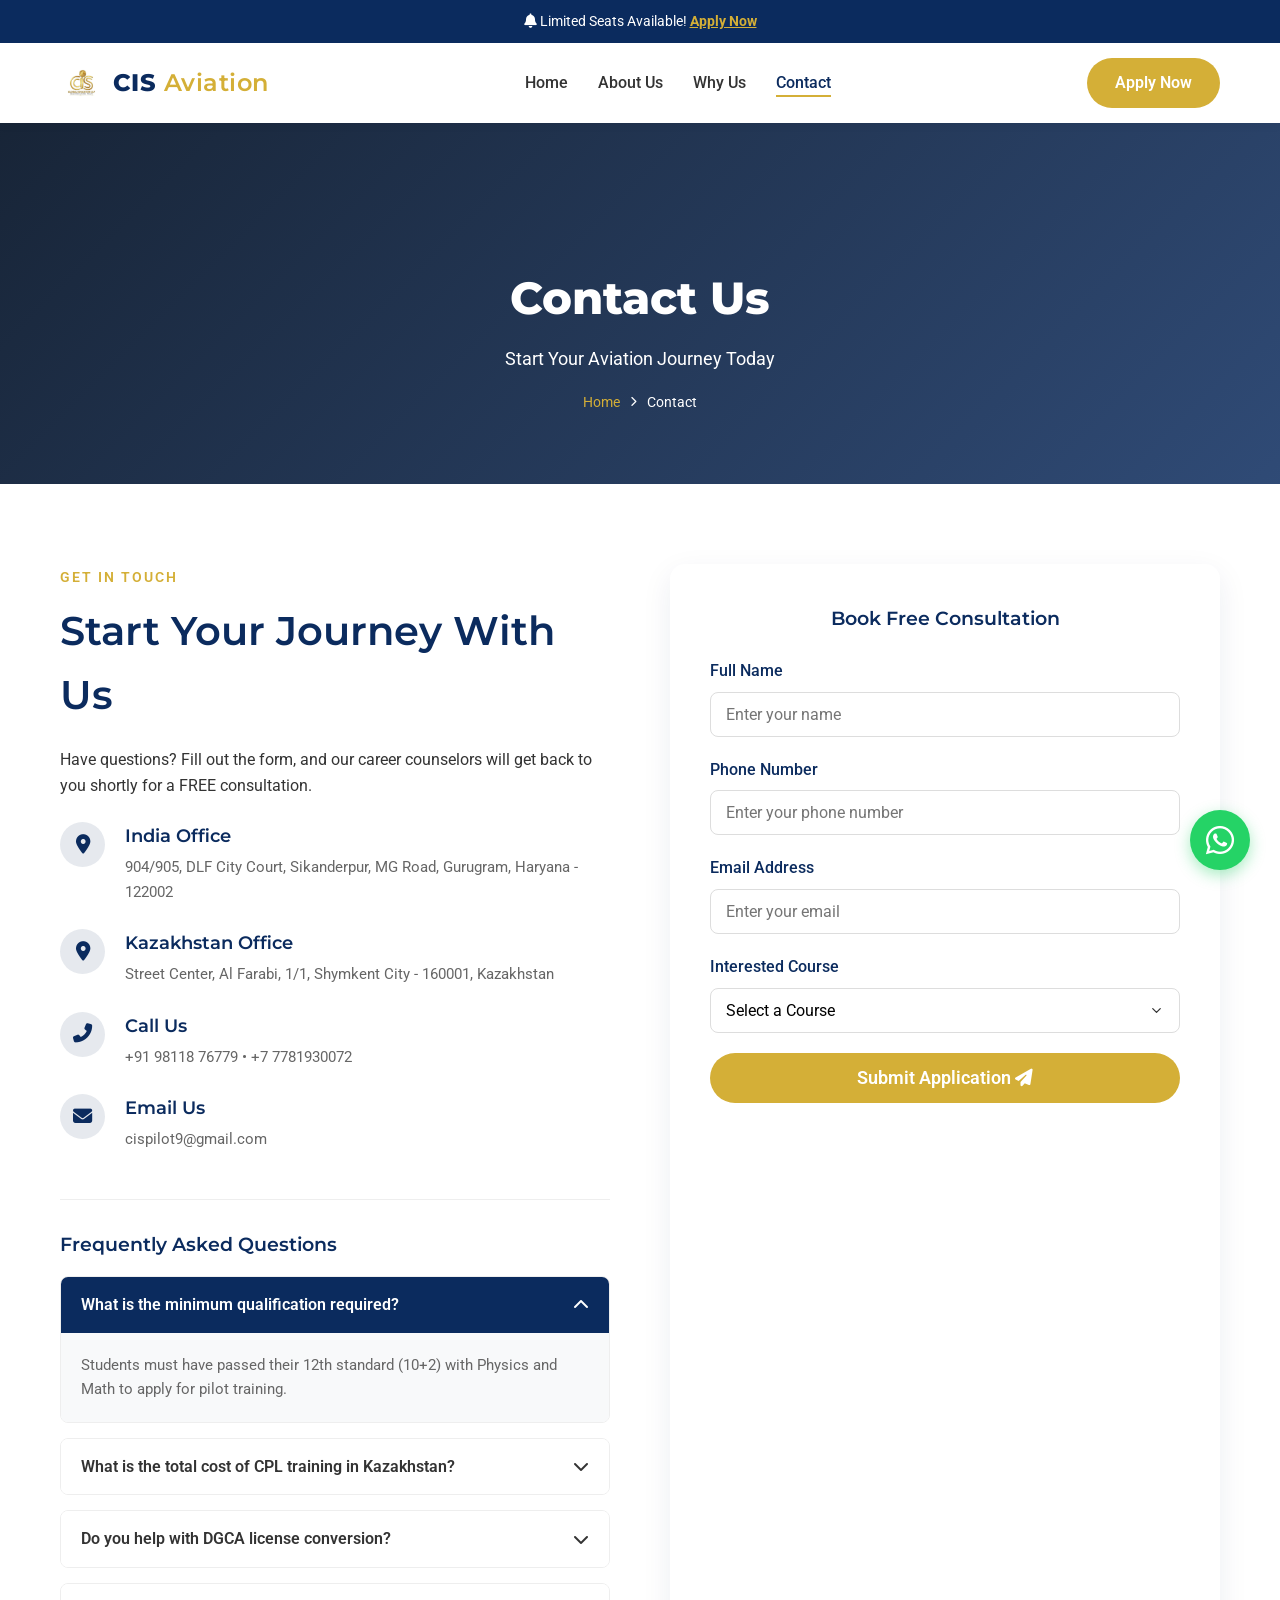
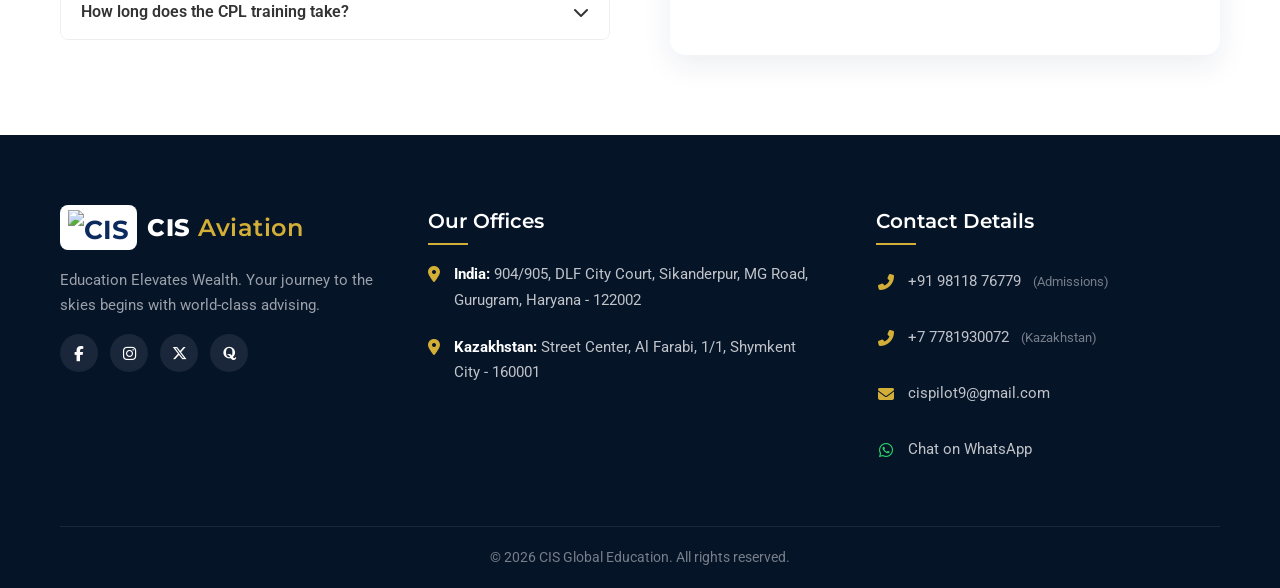
==== contact.html @ 5aa5c0f9 "Add files via upload" ====
<!DOCTYPE html>
<html lang="en">
<head>
    <meta charset="UTF-8">
    <meta name="viewport" content="width=device-width, initial-scale=1.0">
    <title>Contact Us | CIS Aviation</title>
    <meta name="description" content="Contact CIS Aviation for admissions, career counseling, and pilot training inquiries.">
    <link rel="preconnect" href="https://fonts.googleapis.com">
    <link rel="preconnect" href="https://fonts.gstatic.com" crossorigin>
    <link href="https://fonts.googleapis.com/css2?family=Montserrat:wght@400;500;600;700;800&family=Roboto:wght@300;400;500;700&display=swap" rel="stylesheet">
    <link rel="stylesheet" href="https://cdnjs.cloudflare.com/ajax/libs/font-awesome/6.6.0/css/all.min.css">
    <link href="https://unpkg.com/aos@2.3.1/dist/aos.css" rel="stylesheet">
    <link rel="stylesheet" href="style.css">
</head>
<body>
    <div class="urgency-banner"><p><i class="fas fa-bell"></i> Limited Seats Available! <strong><a href="apply.html">Apply Now</a></strong></p></div>
    <nav class="navbar" id="navbar">
        <div class="container nav-container">
            <a href="index.html" class="logo"><img src="images/cis-logo-2.png" alt="CIS" class="logo-icon-img"><span class="logo-text">CIS <span class="logo-accent">Aviation</span></span></a>
            <ul class="nav-menu" id="nav-menu">
                <li><a href="index.html" class="nav-link">Home</a></li>
                <li><a href="about.html" class="nav-link">About Us</a></li>
                <li><a href="why-us.html" class="nav-link">Why Us</a></li>
                <li><a href="contact.html" class="nav-link active">Contact</a></li>
            </ul>
            <div class="nav-buttons"><a href="apply.html" class="btn btn-primary">Apply Now</a></div>
            <div class="hamburger" id="hamburger"><span class="bar"></span><span class="bar"></span><span class="bar"></span></div>
        </div>
    </nav>
    <a href="https://wa.me/919811876779" class="floating-wa" target="_blank"><i class="fab fa-whatsapp"></i></a>

    <!-- Page Banner -->
    <section class="page-banner">
        <div class="page-banner-overlay"></div>
        <div class="container" style="position:relative; z-index:2;">
            <h1 data-aos="fade-up" data-aos-duration="400">Contact Us</h1>
            <p data-aos="fade-up" data-aos-duration="400" data-aos-delay="50">Start Your Aviation Journey Today</p>
            <nav class="breadcrumb" data-aos="fade-up" data-aos-duration="400" data-aos-delay="100">
                <a href="index.html">Home</a> <i class="fas fa-chevron-right"></i> <span>Contact</span>
            </nav>
        </div>
    </section>

    <!-- Contact Section -->
    <section class="section contact">
        <div class="container">
            <div class="contact-grid">
                <div class="contact-info" data-aos="fade-right" data-aos-duration="500">
                    <span class="section-subtitle">Get In Touch</span>
                    <h2 class="section-title">Start Your Journey With Us</h2>
                    <p class="mb-4">Have questions? Fill out the form, and our career counselors will get back to you shortly for a FREE consultation.</p>
                    <ul class="contact-list">
                        <li>
                            <i class="fas fa-map-marker-alt"></i>
                            <div><h4>India Office</h4><p>904/905, DLF City Court, Sikanderpur, MG Road, Gurugram, Haryana - 122002</p></div>
                        </li>
                        <li>
                            <i class="fas fa-map-marker-alt"></i>
                            <div><h4>Kazakhstan Office</h4><p>Street Center, Al Farabi, 1/1, Shymkent City - 160001, Kazakhstan</p></div>
                        </li>
                        <li>
                            <i class="fas fa-phone-alt"></i>
                            <div><h4>Call Us</h4><p>+91 98118 76779 &bull; +7 7781930072</p></div>
                        </li>
                        <li>
                            <i class="fas fa-envelope"></i>
                            <div><h4>Email Us</h4><p>cispilot9@gmail.com</p></div>
                        </li>
                    </ul>

                    <!-- FAQs -->
                    <div class="faq-accordion mt-5" id="faqs">
                        <h3 class="mb-3">Frequently Asked Questions</h3>
                        <div class="faq-item active">
                            <div class="faq-header">What is the minimum qualification required? <i class="fas fa-chevron-down"></i></div>
                            <div class="faq-content" style="display: block;">Students must have passed their 12th standard (10+2) with Physics and Math to apply for pilot training.</div>
                        </div>
                        <div class="faq-item">
                            <div class="faq-header">What is the total cost of CPL training in Kazakhstan? <i class="fas fa-chevron-down"></i></div>
                            <div class="faq-content">The total cost is significantly lower than USA or Australia — save 30-40% compared to Western academies. Contact us for a detailed fee breakdown.</div>
                        </div>
                        <div class="faq-item">
                            <div class="faq-header">Do you help with DGCA license conversion? <i class="fas fa-chevron-down"></i></div>
                            <div class="faq-content">Yes! Our experts guide you through the entire DGCA conversion process, including exam preparation and mandatory flying checks in Indian airspace.</div>
                        </div>
                        <div class="faq-item">
                            <div class="faq-header">How long does the CPL training take? <i class="fas fa-chevron-down"></i></div>
                            <div class="faq-content">The CPL program typically takes 14-18 months, including ground school and the required 200 flying hours.</div>
                        </div>
                    </div>
                </div>

                <div class="contact-form-wrapper" data-aos="fade-left" data-aos-duration="500">
                    <form class="contact-form" id="leadForm" action="https://formspree.io/f/cispilot9@gmail.com" method="POST">
                        <h3 class="text-center mb-4">Book Free Consultation</h3>
                        <div class="form-group">
                            <label for="name">Full Name</label>
                            <input type="text" name="name" id="name" class="form-control" placeholder="Enter your name" required>
                        </div>
                        <div class="form-group">
                            <label for="phone">Phone Number</label>
                            <input type="tel" name="phone" id="phone" class="form-control" placeholder="Enter your phone number" required>
                        </div>
                        <div class="form-group">
                            <label for="email">Email Address</label>
                            <input type="email" name="email" id="email" class="form-control" placeholder="Enter your email" required>
                        </div>
                        <div class="form-group">
                            <label for="course">Interested Course</label>
                            <select name="course" id="course" class="form-control" required>
                                <option value="" disabled selected>Select a Course</option>
                                <option value="cpl-kazakhstan">CPL Training (Kazakhstan)</option>
                                <option value="cabin-crew">Cabin Crew Training</option>
                                <option value="ground-staff">Ground Staff Training</option>
                                <option value="airport-management">Airport Management</option>
                            </select>
                        </div>
                        <button type="submit" class="btn btn-primary btn-block btn-lg">Submit Application <i class="fas fa-paper-plane"></i></button>
                    </form>
                </div>
            </div>
        </div>
    </section>

    <!-- Footer -->
    <footer class="footer">
        <div class="container">
            <div class="footer-grid footer-grid-new">
                <div class="footer-col footer-brand-col">
                    <a href="index.html" class="logo footer-logo"><img src="cis-logo-2.png" alt="CIS" class="footer-logo-icon"><span class="logo-text footer-logo-text">CIS <span class="logo-accent">Aviation</span></span></a>
                    <p class="footer-tagline">Education Elevates Wealth. Your journey to the skies begins with world-class advising.</p>
                    <div class="social-links mt-3"><a href="https://www.facebook.com/share/1HXzB3znPg/" target="_blank"><i class="fab fa-facebook-f"></i></a><a href="https://www.instagram.com/cisaviation?igsh=aTR2M2s2eGs3Znh5" target="_blank"><i class="fab fa-instagram"></i></a><a href="https://x.com/cisaviation" target="_blank"><i class="fab fa-x-twitter"></i></a><a href="https://www.quora.com/profile/cisaviation" target="_blank"><i class="fab fa-quora"></i></a></div>
                </div>
                <div class="footer-col footer-office-col">
                    <h4>Our Offices</h4>
                    <ul class="footer-address-list">
                        <li><i class="fas fa-map-marker-alt"></i><div><strong>India:</strong> 904/905, DLF City Court, Sikanderpur, MG Road, Gurugram, Haryana - 122002</div></li>
                        <li><i class="fas fa-map-marker-alt"></i><div><strong>Kazakhstan:</strong> Street Center, Al Farabi, 1/1, Shymkent City - 160001</div></li>
                    </ul>
                </div>
                <div class="footer-col footer-contact-col">
                    <h4>Contact Details</h4>
                    <ul class="footer-contact-list">
                        <li><a href="tel:+919811876779"><i class="fas fa-phone-alt"></i> +91 98118 76779 <span class="contact-tag">(Admissions)</span></a></li>
                        <li><a href="tel:+77781930072"><i class="fas fa-phone-alt"></i> +7 7781930072 <span class="contact-tag">(Kazakhstan)</span></a></li>
                        <li><a href="mailto:cispilot9@gmail.com"><i class="fas fa-envelope"></i> cispilot9@gmail.com</a></li>
                        <li><a href="https://wa.me/919811876779" target="_blank" class="wa-footer-link"><i class="fab fa-whatsapp"></i> Chat on WhatsApp</a></li>
                    </ul>
                </div>
            </div>
            <div class="footer-bottom text-center"><p>&copy; 2026 CIS Global Education. All rights reserved.</p></div>
        </div>
    </footer>
    <script src="https://unpkg.com/aos@2.3.1/dist/aos.js"></script>
    <script src="script.js"></script>
</body>
</html>
---- style.css ----
/* ===== VARIABLES ===== */
:root {
    --primary: #0B2B5E; /* Navy Blue */
    --primary-light: #1A4081;
    --secondary: #D4AF37; /* Gold */
    --secondary-hover: #C5A028;
    --text-dark: #333333;
    --text-light: #666666;
    --bg-light: #F8F9FA;
    --white: #FFFFFF;
    --transition: all 0.3s cubic-bezier(0.25, 0.8, 0.25, 1);
    --shadow: 0 10px 30px rgba(11, 43, 94, 0.08);
    --shadow-hover: 0 15px 40px rgba(11, 43, 94, 0.15);
}

/* ===== RESET & BASE ===== */
* {
    margin: 0;
    padding: 0;
    box-sizing: border-box;
}

html {
    scroll-behavior: smooth;
}

body {
    font-family: 'Roboto', sans-serif;
    color: var(--text-dark);
    line-height: 1.6;
    background-color: var(--white);
    overflow-x: hidden;
}

h1, h2, h3, h4, h5, h6 {
    font-family: 'Montserrat', sans-serif;
    font-weight: 600;
    color: var(--primary);
}

a {
    text-decoration: none;
    color: inherit;
}

ul {
    list-style: none;
}

img {
    max-width: 100%;
    height: auto;
    display: block;
}

.container {
    width: 100%;
    max-width: 1200px;
    margin: 0 auto;
    padding: 0 20px;
}

.section {
    padding: 80px 0;
}

.bg-light {
    background-color: var(--bg-light);
}

.text-center {
    text-align: center;
}

.text-gold {
    color: var(--secondary) !important;
}

.mb-3 { margin-bottom: 1rem; }
.mb-4 { margin-bottom: 1.5rem; }
.mt-3 { margin-top: 1rem; }
.mt-5 { margin-top: 3rem; }
.pb-5 { padding-bottom: 3rem; }

/* ===== TYPOGRAPHY & TITLES ===== */
.section-subtitle {
    display: inline-block;
    color: var(--secondary);
    font-family: 'Roboto', sans-serif;
    font-weight: 600;
    text-transform: uppercase;
    letter-spacing: 2px;
    font-size: 0.85rem;
    margin-bottom: 10px;
}

.section-title {
    font-size: 2.5rem;
    margin-bottom: 20px;
    position: relative;
}

.section-desc {
    color: var(--text-light);
    max-width: 600px;
    margin: 0 auto 40px;
    font-size: 1.1rem;
}

/* ===== BUTTONS ===== */
.btn {
    display: inline-block;
    padding: 12px 28px;
    border-radius: 50px;
    font-weight: 600;
    font-size: 1rem;
    cursor: pointer;
    transition: var(--transition);
    border: none;
    text-align: center;
    font-family: 'Roboto', sans-serif;
}

.btn-lg {
    padding: 15px 35px;
    font-size: 1.1rem;
}

.btn-primary {
    background-color: var(--secondary);
    color: var(--white);
}

.btn-primary:hover {
    background-color: var(--secondary-hover);
    transform: translateY(-3px);
    box-shadow: 0 10px 20px rgba(212, 175, 55, 0.3);
}

.btn-outline {
    background: transparent;
    border: 2px solid var(--primary);
    color: var(--primary);
}

.btn-outline:hover {
    background-color: var(--primary);
    color: var(--white);
    transform: translateY(-3px);
}

.btn-outline-light {
    background: transparent;
    border: 2px solid var(--white);
    color: var(--white);
}

.btn-outline-light:hover {
    background-color: var(--white);
    color: var(--primary);
    transform: translateY(-3px);
}

.btn-block {
    display: block;
    width: 100%;
}

/* ===== URGENCY BANNER ===== */
.urgency-banner {
    background-color: var(--primary);
    color: var(--white);
    text-align: center;
    padding: 10px;
    font-size: 0.9rem;
    position: relative;
    z-index: 1000;
}

.urgency-banner a {
    color: var(--secondary);
    text-decoration: underline;
}

/* ===== NAVBAR ===== */
.navbar {
    background-color: var(--white);
    padding: 15px 0;
    position: sticky;
    top: 0;
    z-index: 999;
    box-shadow: 0 2px 10px rgba(0,0,0,0.05);
    transition: var(--transition);
}

.navbar.scrolled {
    padding: 10px 0;
    box-shadow: 0 5px 20px rgba(0,0,0,0.1);
}

.nav-container {
    display: flex;
    justify-content: space-between;
    align-items: center;
}

.logo {
    font-family: 'Montserrat', sans-serif;
    font-size: 1.6rem;
    font-weight: 700;
    color: var(--primary);
    display: flex;
    align-items: center;
    gap: 10px;
    text-decoration: none;
}

.logo-icon-img {
    height: 42px;
    width: auto;
    border-radius: 6px;
    transition: all 0.3s ease;
}

.logo:hover .logo-icon-img {
    transform: scale(1.05);
}

.logo-text {
    font-family: 'Montserrat', sans-serif;
    font-weight: 800;
    font-size: 1.5rem;
    color: var(--primary);
    letter-spacing: 0.5px;
}

.logo-accent {
    color: var(--secondary);
    font-weight: 600;
}

/* Footer logo */
.footer-logo-icon {
    height: 45px;
    width: auto;
    background: var(--white);
    padding: 5px 8px;
    border-radius: 8px;
    transition: all 0.3s ease;
}

.footer-logo:hover .footer-logo-icon {
    transform: scale(1.05);
    box-shadow: 0 5px 15px rgba(212, 175, 55, 0.3);
}

.footer-logo-text {
    color: var(--white) !important;
}

.footer-logo-text .logo-accent {
    color: var(--secondary) !important;
}

.nav-menu {
    display: flex;
    gap: 30px;
}

.nav-link {
    color: var(--text-dark);
    font-weight: 500;
    font-size: 1rem;
    position: relative;
    transition: var(--transition);
}

.nav-link:hover, .nav-link.active {
    color: var(--primary);
}

.nav-link::after {
    content: '';
    position: absolute;
    bottom: -5px;
    left: 0;
    width: 0;
    height: 2px;
    background-color: var(--secondary);
    transition: var(--transition);
}

.nav-link:hover::after, .nav-link.active::after {
    width: 100%;
}

.nav-buttons {
    display: flex;
    gap: 15px;
}

.hamburger {
    display: none;
    cursor: pointer;
}

.bar {
    display: block;
    width: 25px;
    height: 3px;
    margin: 5px auto;
    background-color: var(--primary);
    transition: var(--transition);
}

/* ===== HERO SECTION ===== */
.hero {
    height: 100vh;
    min-height: 700px;
    background: url('images/hero.png') center/cover no-repeat;
    position: relative;
    display: flex;
    align-items: center;
    overflow: hidden;
}

.hero-overlay {
    position: absolute;
    top: 0;
    left: 0;
    width: 100%;
    height: 100%;
    background: linear-gradient(135deg, rgba(6, 20, 40, 0.92) 0%, rgba(11, 43, 94, 0.75) 50%, rgba(11, 43, 94, 0.5) 100%);
}

/* Floating particles */
.hero-particles {
    position: absolute;
    top: 0;
    left: 0;
    width: 100%;
    height: 100%;
    z-index: 1;
    pointer-events: none;
}

.particle {
    position: absolute;
    width: 4px;
    height: 4px;
    background: rgba(212, 175, 55, 0.4);
    border-radius: 50%;
    animation: float-particle 8s infinite ease-in-out;
}

.particle:nth-child(1) { top: 20%; left: 60%; animation-delay: 0s; animation-duration: 7s; }
.particle:nth-child(2) { top: 50%; left: 80%; animation-delay: 2s; animation-duration: 9s; }
.particle:nth-child(3) { top: 70%; left: 40%; animation-delay: 4s; animation-duration: 6s; }

@keyframes float-particle {
    0%, 100% { transform: translateY(0) translateX(0); opacity: 0.3; }
    25% { transform: translateY(-30px) translateX(15px); opacity: 0.8; }
    50% { transform: translateY(-15px) translateX(-10px); opacity: 0.5; }
    75% { transform: translateY(-40px) translateX(20px); opacity: 0.9; }
}

.hero-container {
    position: relative;
    z-index: 10;
}

.hero-grid {
    display: grid;
    grid-template-columns: 1.1fr 0.9fr;
    gap: 60px;
    align-items: center;
}

.hero-content {
    color: var(--white);
}

/* Badge subtitle */
.hero-badge {
    display: inline-flex;
    align-items: center;
    gap: 10px;
    padding: 8px 20px;
    background: rgba(212, 175, 55, 0.15);
    border: 1px solid rgba(212, 175, 55, 0.3);
    border-radius: 50px;
    font-size: 0.85rem;
    font-weight: 500;
    letter-spacing: 1.5px;
    text-transform: uppercase;
    margin-bottom: 25px;
    backdrop-filter: blur(8px);
    color: var(--secondary);
    animation: badge-glow 3s ease-in-out infinite;
}

.hero-badge i {
    font-size: 0.9rem;
}

@keyframes badge-glow {
    0%, 100% { box-shadow: 0 0 10px rgba(212, 175, 55, 0.1); }
    50% { box-shadow: 0 0 25px rgba(212, 175, 55, 0.25); }
}

.hero-title {
    font-size: 3.2rem;
    line-height: 1.15;
    margin-bottom: 22px;
    color: var(--white);
    font-weight: 700;
}

.hero-text {
    font-size: 1.1rem;
    margin-bottom: 35px;
    opacity: 0.85;
    line-height: 1.8;
    max-width: 520px;
}

.hero-cta {
    display: flex;
    gap: 18px;
    flex-wrap: wrap;
}

/* Stats panel - glassmorphism cards */
.hero-stats-panel {
    display: flex;
    flex-direction: column;
    gap: 20px;
}

.stat-card {
    display: flex;
    align-items: center;
    gap: 20px;
    padding: 22px 28px;
    background: rgba(255, 255, 255, 0.08);
    backdrop-filter: blur(15px);
    border: 1px solid rgba(255, 255, 255, 0.12);
    border-radius: 16px;
    transition: all 0.4s cubic-bezier(0.25, 0.8, 0.25, 1);
    cursor: default;
}

.stat-card:hover {
    background: rgba(255, 255, 255, 0.14);
    transform: translateX(-8px);
    border-color: rgba(212, 175, 55, 0.4);
    box-shadow: 0 10px 40px rgba(212, 175, 55, 0.15);
}

.stat-icon {
    width: 55px;
    height: 55px;
    background: linear-gradient(135deg, var(--secondary), #E8C64A);
    border-radius: 14px;
    display: flex;
    justify-content: center;
    align-items: center;
    font-size: 1.4rem;
    color: var(--primary);
    flex-shrink: 0;
    transition: transform 0.3s ease;
}

.stat-card:hover .stat-icon {
    transform: rotate(-5deg) scale(1.1);
}

.stat-info {
    display: flex;
    flex-direction: column;
}

.stat-number {
    font-family: 'Montserrat', sans-serif;
    font-size: 2rem;
    font-weight: 800;
    color: var(--white);
    line-height: 1;
}

.stat-label {
    font-size: 0.85rem;
    opacity: 0.65;
    color: var(--white);
    margin-top: 4px;
    text-transform: uppercase;
    letter-spacing: 0.5px;
}

/* Scroll indicator */
.scroll-indicator {
    position: absolute;
    bottom: 30px;
    left: 50%;
    transform: translateX(-50%);
    z-index: 10;
    display: flex;
    flex-direction: column;
    align-items: center;
    gap: 8px;
    color: rgba(255, 255, 255, 0.5);
    font-size: 0.75rem;
    text-transform: uppercase;
    letter-spacing: 2px;
    animation: bounce-scroll 2s infinite;
}

.mouse {
    width: 24px;
    height: 38px;
    border: 2px solid rgba(255, 255, 255, 0.4);
    border-radius: 12px;
    display: flex;
    justify-content: center;
    padding-top: 8px;
}

.wheel {
    width: 4px;
    height: 8px;
    background: var(--secondary);
    border-radius: 2px;
    animation: scroll-wheel 2s infinite;
}

@keyframes scroll-wheel {
    0% { opacity: 1; transform: translateY(0); }
    100% { opacity: 0; transform: translateY(12px); }
}

@keyframes bounce-scroll {
    0%, 100% { transform: translateX(-50%) translateY(0); }
    50% { transform: translateX(-50%) translateY(8px); }
}

/* Hero responsive */
@media (max-width: 991px) {
    .hero-grid {
        grid-template-columns: 1fr;
        gap: 40px;
    }
    .hero-title {
        font-size: 2.6rem;
    }
    .hero-stats-panel {
        flex-direction: row;
        flex-wrap: wrap;
    }
    .stat-card {
        flex: 1;
        min-width: 180px;
    }
    .scroll-indicator {
        display: none;
    }
}

@media (max-width: 768px) {
    .hero {
        height: auto;
        min-height: auto;
        padding: 120px 0 60px;
    }
    .hero-title {
        font-size: 2rem;
    }
    .hero-cta {
        flex-direction: column;
    }
    .hero-stats-panel {
        flex-direction: column;
    }
    .stat-card {
        min-width: auto;
    }
}

/* ===== ABOUT SECTION ===== */
.about-container {
    display: grid;
    grid-template-columns: 1fr 1fr;
    gap: 60px;
    align-items: center;
}

.about-image {
    position: relative;
}

.about-image img {
    border-radius: 20px;
    box-shadow: 0 20px 40px rgba(0, 0, 0, 0.12);
    transition: var(--transition);
}

.about-image img:hover {
    transform: translateY(-8px);
    box-shadow: 0 25px 50px rgba(0, 0, 0, 0.15);
}

.experience-badge {
    position: absolute;
    bottom: -30px;
    right: -30px;
    background-color: var(--secondary);
    color: var(--white);
    width: 140px;
    height: 140px;
    border-radius: 50%;
    display: flex;
    flex-direction: column;
    justify-content: center;
    align-items: center;
    text-align: center;
    box-shadow: 0 10px 20px rgba(212, 175, 55, 0.4);
    border: 8px solid var(--white);
}

.experience-badge .years {
    font-size: 2.5rem;
    font-weight: 700;
    line-height: 1;
}

.experience-badge .text {
    font-size: 0.85rem;
    font-weight: 600;
    text-transform: uppercase;
}

.about-text {
    color: var(--text-light);
    margin-bottom: 30px;
    font-size: 1.05rem;
}

.mission-vision {
    display: flex;
    flex-direction: column;
    gap: 20px;
    margin-bottom: 40px;
}

.mv-box {
    display: flex;
    gap: 20px;
    padding: 20px;
    background-color: var(--bg-light);
    border-radius: 10px;
    border-left: 4px solid var(--primary);
    transition: var(--transition);
}

.mv-box:hover {
    transform: translateX(5px);
    box-shadow: var(--shadow);
}

.mv-box .icon-wrap {
    width: 50px;
    height: 50px;
    background-color: var(--primary);
    color: var(--white);
    border-radius: 50%;
    display: flex;
    justify-content: center;
    align-items: center;
    font-size: 1.2rem;
    flex-shrink: 0;
}

.mv-box h4 {
    margin-bottom: 5px;
    font-size: 1.2rem;
}

.mv-box p {
    font-size: 0.95rem;
    color: var(--text-light);
}

/* ===== LEADERSHIP ===== */
.leadership-grid {
    display: grid;
    grid-template-columns: repeat(2, 1fr);
    gap: 40px;
    max-width: 800px;
    margin: 40px auto 0;
}

.leader-card {
    background: var(--bg-light);
    border-radius: 12px;
    overflow: hidden;
    box-shadow: var(--shadow);
    transition: var(--transition);
    text-align: center;
}

.leader-card:hover {
    transform: translateY(-10px);
    box-shadow: var(--shadow-hover);
}

.leader-img {
    height: 350px;
    overflow: hidden;
    background-color: #f0f0f0;
}

.leader-img img {
    width: 100%;
    height: 100%;
    object-fit: cover;
    object-position: top;
    transition: transform 0.5s ease;
}

.leader-card:hover .leader-img img {
    transform: scale(1.05);
}

.leader-info {
    padding: 25px;
    background: var(--white);
    border-top: 4px solid var(--secondary);
}

.leader-info h3 {
    margin-bottom: 5px;
    font-size: 1.4rem;
}

.leader-info p {
    color: var(--primary);
    font-weight: 500;
    font-size: 0.95rem;
}

@media (max-width: 768px) {
    .leadership-grid {
        grid-template-columns: 1fr;
    }
}

/* ===== COURSES ===== */
.courses-grid {
    display: grid;
    grid-template-columns: repeat(4, 1fr);
    gap: 25px;
}

.course-card {
    background: var(--white);
    border-radius: 12px;
    overflow: hidden;
    box-shadow: var(--shadow);
    transition: var(--transition);
    position: relative;
    display: flex;
    flex-direction: column;
}

.course-card:hover {
    transform: translateY(-10px);
    box-shadow: var(--shadow-hover);
}

.course-img {
    height: 220px;
    overflow: hidden;
    position: relative;
}

.course-img img {
    width: 100%;
    height: 100%;
    object-fit: cover;
    transition: transform 0.5s ease;
}

.course-card:hover .course-img img {
    transform: scale(1.1);
}

.course-badge {
    position: absolute;
    top: 15px;
    right: 15px;
    background-color: var(--secondary);
    color: var(--white);
    padding: 5px 15px;
    border-radius: 20px;
    font-size: 0.8rem;
    font-weight: 600;
    text-transform: uppercase;
}

.course-content {
    padding: 30px;
    display: flex;
    flex-direction: column;
    flex-grow: 1;
}

.course-title {
    font-size: 1.5rem;
    margin-bottom: 10px;
}

.course-desc {
    color: var(--text-light);
    font-size: 0.95rem;
    margin-bottom: 20px;
}

.course-features {
    margin-bottom: 25px;
    flex-grow: 1;
}

.course-features li {
    margin-bottom: 10px;
    font-size: 0.95rem;
    display: flex;
    align-items: center;
    gap: 10px;
    color: var(--text-dark);
}

.course-features li i {
    color: var(--secondary);
}

/* ===== WHY US ===== */
.features-grid {
    display: grid;
    grid-template-columns: repeat(3, 1fr);
    gap: 30px;
    margin-top: 50px;
}

.feature-card {
    text-align: center;
    padding: 40px 30px;
    border-radius: 10px;
    border: 1px solid #EAEAEA;
    transition: var(--transition);
    background: var(--white);
}

.feature-card:hover {
    box-shadow: var(--shadow);
    border-color: transparent;
    transform: translateY(-5px);
}

.feature-icon {
    width: 80px;
    height: 80px;
    background: rgba(11, 43, 94, 0.05);
    color: var(--primary);
    border-radius: 50%;
    display: flex;
    justify-content: center;
    align-items: center;
    font-size: 2rem;
    margin: 0 auto 20px;
    transition: var(--transition);
}

.feature-card:hover .feature-icon {
    background: var(--primary);
    color: var(--white);
}

.feature-card h3 {
    margin-bottom: 15px;
    font-size: 1.3rem; 
}

.feature-card p {
    color: var(--text-light);
    font-size: 0.95rem;
}

/* ===== PLACEMENTS ===== */
.partners-marquee {
    overflow: hidden;
    padding: 40px 0;
    position: relative;
    background: var(--white);
    border-radius: 10px;
    box-shadow: 0 5px 15px rgba(0,0,0,0.05);
}

.partners-marquee::before, .partners-marquee::after {
    content: '';
    position: absolute;
    top: 0;
    width: 100px;
    height: 100%;
    z-index: 2;
}

.partners-marquee::before {
    left: 0;
    background: linear-gradient(to right, white, transparent);
}

.partners-marquee::after {
    right: 0;
    background: linear-gradient(to left, white, transparent);
}

.marquee-track {
    display: flex;
    width: max-content;
    animation: marquee 20s linear infinite;
}

.partner-logo {
    padding: 0 40px;
    display: flex;
    flex-direction: column;
    align-items: center;
    justify-content: center;
    color: var(--text-light);
    font-weight: 600;
}

@keyframes marquee {
    0% { transform: translateX(0); }
    100% { transform: translateX(-50%); }
}

.process-steps {
    display: grid;
    grid-template-columns: repeat(4, 1fr);
    gap: 20px;
    margin-top: 40px;
    position: relative;
}

.process-steps-5 {
    grid-template-columns: repeat(5, 1fr);
}

.process-steps::before {
    content: '';
    position: absolute;
    top: 30px;
    left: 10%;
    right: 10%;
    height: 2px;
    background: #EAEAEA;
    z-index: 0;
}

.step {
    text-align: center;
    position: relative;
    z-index: 1;
}

.step-icon {
    width: 60px;
    height: 60px;
    background: var(--primary);
    color: var(--white);
    border-radius: 50%;
    display: flex;
    justify-content: center;
    align-items: center;
    font-size: 1.5rem;
    font-weight: 700;
    margin: 0 auto 20px;
    border: 5px solid var(--bg-light);
    transition: var(--transition);
}

.step:hover .step-icon {
    background: var(--secondary);
    transform: scale(1.1);
}

.step h4 {
    margin-bottom: 10px;
    font-size: 1.1rem;
}

.step p {
    font-size: 0.9rem;
    color: var(--text-light);
}

/* ===== GALLERY ===== */
.gallery-grid {
    display: grid;
    grid-template-columns: repeat(4, 1fr);
    gap: 15px;
}

.gallery-item {
    border-radius: 8px;
    overflow: hidden;
    position: relative;
    aspect-ratio: 1;
}

.gallery-item img {
    width: 100%;
    height: 100%;
    object-fit: cover;
    transition: transform 0.5s ease;
}

.gallery-item:hover img {
    transform: scale(1.05);
}

/* ===== CONTACT & FAQ ===== */
.contact-grid {
    display: grid;
    grid-template-columns: 1fr 1fr;
    gap: 60px;
}

.contact-list {
    margin-bottom: 30px;
}

.contact-list li {
    display: flex;
    gap: 20px;
    margin-bottom: 25px;
    align-items: flex-start;
}

.contact-list i {
    width: 45px;
    height: 45px;
    background: rgba(11, 43, 94, 0.1);
    color: var(--primary);
    border-radius: 50%;
    display: flex;
    justify-content: center;
    align-items: center;
    font-size: 1.2rem;
    flex-shrink: 0;
}

.contact-list h4 {
    font-size: 1.1rem;
    margin-bottom: 5px;
}

.contact-list p {
    color: var(--text-light);
    font-size: 0.95rem;
}

/* FAQ */
.faq-accordion {
    border-top: 1px solid #eee;
    padding-top: 30px;
}

.faq-item {
    margin-bottom: 15px;
    border: 1px solid #eee;
    border-radius: 8px;
    overflow: hidden;
}

.faq-header {
    background: var(--white);
    padding: 15px 20px;
    cursor: pointer;
    font-weight: 600;
    display: flex;
    justify-content: space-between;
    align-items: center;
    transition: var(--transition);
}

.faq-header:hover {
    color: var(--primary);
}

.faq-header i {
    transition: transform 0.3s;
}

.faq-item.active .faq-header {
    background: var(--primary);
    color: var(--white);
}

.faq-item.active .faq-header i {
    transform: rotate(180deg);
}

.faq-content {
    background: var(--bg-light);
    padding: 20px;
    display: none;
    font-size: 0.95rem;
    color: var(--text-light);
}

/* Form */
.contact-form-wrapper {
    background: var(--white);
    padding: 40px;
    border-radius: 15px;
    box-shadow: var(--shadow);
}

.form-group {
    margin-bottom: 20px;
}

.form-group label {
    display: block;
    margin-bottom: 8px;
    font-weight: 500;
    color: var(--primary);
}

.form-control {
    width: 100%;
    padding: 12px 15px;
    border: 1px solid #ddd;
    border-radius: 8px;
    font-family: inherit;
    font-size: 1rem;
    transition: var(--transition);
}

.form-control:focus {
    border-color: var(--primary);
    outline: none;
    box-shadow: 0 0 0 3px rgba(11, 43, 94, 0.1);
}

select.form-control {
    appearance: none;
    background: url("data:image/svg+xml;charset=UTF-8,%3csvg xmlns='http://www.w3.org/2000/svg' viewBox='0 0 24 24' fill='none' stroke='%23333' stroke-width='2' stroke-linecap='round' stroke-linejoin='round'%3e%3cpolyline points='6 9 12 15 18 9'%3e%3c/polyline%3e%3c/svg%3e") no-repeat right 15px center;
    background-size: 15px;
}

/* ===== FOOTER ===== */
.footer {
    background-color: #061428;
    color: rgba(255, 255, 255, 0.75);
    padding: 70px 0 20px;
}

.footer h4 {
    color: var(--white);
    margin-bottom: 25px;
    font-size: 1.25rem;
    position: relative;
}

.footer h4::after {
    content: '';
    position: absolute;
    bottom: -8px;
    left: 0;
    width: 40px;
    height: 2px;
    background-color: var(--secondary);
}

.footer-grid-new {
    display: grid;
    grid-template-columns: 1.2fr 1.5fr 1.3fr;
    gap: 50px;
    margin-bottom: 40px;
}

.footer-logo-img {
    height: 55px;
    background-color: var(--white);
    padding: 8px 14px;
    border-radius: 10px;
    transition: var(--transition);
}

.footer-logo-img:hover {
    transform: scale(1.05);
    box-shadow: 0 5px 15px rgba(212, 175, 55, 0.3);
}

.footer-tagline {
    margin-top: 18px;
    font-size: 0.92rem;
    line-height: 1.7;
    color: rgba(255, 255, 255, 0.6);
}

.social-links {
    display: flex;
    gap: 12px;
}

.social-links a {
    width: 38px;
    height: 38px;
    background: rgba(255, 255, 255, 0.08);
    color: var(--white);
    display: flex;
    justify-content: center;
    align-items: center;
    border-radius: 50%;
    transition: var(--transition);
    font-size: 0.95rem;
}

.social-links a:hover {
    background: var(--secondary);
    transform: translateY(-3px);
    box-shadow: 0 5px 15px rgba(212, 175, 55, 0.3);
}

/* Address List */
.footer-address-list {
    list-style: none;
}

.footer-address-list li {
    display: flex;
    gap: 14px;
    margin-bottom: 22px;
    align-items: flex-start;
    font-size: 0.93rem;
    line-height: 1.7;
    transition: var(--transition);
}

.footer-address-list li:hover {
    transform: translateX(5px);
}

.footer-address-list li i {
    color: var(--secondary);
    font-size: 1rem;
    margin-top: 4px;
    flex-shrink: 0;
}

.footer-address-list li strong {
    color: var(--white);
}

/* Contact List */
.footer-contact-list {
    list-style: none;
}

.footer-contact-list li {
    margin-bottom: 16px;
}

.footer-contact-list li a {
    display: flex;
    align-items: center;
    gap: 12px;
    color: rgba(255, 255, 255, 0.75);
    font-size: 0.93rem;
    transition: var(--transition);
    padding: 8px 0;
}

.footer-contact-list li a:hover {
    color: var(--secondary);
    transform: translateX(5px);
}

.footer-contact-list li a i {
    color: var(--secondary);
    width: 20px;
    text-align: center;
    font-size: 1rem;
}

.contact-tag {
    font-size: 0.8rem;
    opacity: 0.6;
}

.wa-footer-link i {
    color: #25D366 !important;
}

.wa-footer-link:hover {
    color: #25D366 !important;
}

.footer-bottom {
    border-top: 1px solid rgba(255, 255, 255, 0.08);
    padding-top: 20px;
    font-size: 0.85rem;
    color: rgba(255, 255, 255, 0.45);
}

/* Footer Responsive */
@media (max-width: 991px) {
    .footer-grid-new {
        grid-template-columns: 1fr 1fr;
    }
}

@media (max-width: 768px) {
    .footer-grid-new {
        grid-template-columns: 1fr;
        gap: 35px;
    }
}

/* ===== TESTIMONIALS ===== */
.testimonials {
    background: url('hero.png') center/cover no-repeat;
    position: relative;
    color: var(--white);
}

.testimonials::before {
    content: '';
    position: absolute;
    top: 0;
    left: 0;
    width: 100%;
    height: 100%;
    background: rgba(11, 43, 94, 0.9);
}

.testimonials .section-title, .testimonials .section-subtitle {
    position: relative;
    z-index: 10;
    color: var(--white);
}

.testimonials-slider {
    position: relative;
    z-index: 10;
    max-width: 800px;
    margin: 0 auto;
}

.testimonial-card {
    background: rgba(255, 255, 255, 0.1);
    backdrop-filter: blur(10px);
    padding: 40px;
    border-radius: 15px;
    border: 1px solid rgba(255, 255, 255, 0.2);
}

.stars {
    color: var(--secondary);
    margin-bottom: 20px;
    font-size: 1.2rem;
}

.review-text {
    font-size: 1.2rem;
    font-style: italic;
    margin-bottom: 30px;
    line-height: 1.8;
}

.student-info {
    display: flex;
    flex-direction: column;
    align-items: center;
}

.student-img {
    width: 100px;
    height: 100px;
    border-radius: 50%;
    object-fit: cover;
    object-position: 62% center;
    margin-bottom: 20px;
    border: 4px solid var(--secondary);
    box-shadow: 0 5px 15px rgba(212, 175, 55, 0.2);
    transition: var(--transition);
}

.student-img:hover {
    transform: scale(1.05);
    box-shadow: 0 8px 25px rgba(212, 175, 55, 0.4);
}

.student-name {
    color: var(--white);
    margin-bottom: 5px;
    font-size: 1.1rem;
}

.student-role {
    font-size: 0.9rem;
    color: var(--secondary);
}

/* ===== FLOATING WHATSAPP ===== */
.floating-wa {
    position: fixed;
    bottom: 30px;
    right: 30px;
    width: 60px;
    height: 60px;
    background-color: #25D366;
    color: white;
    border-radius: 50%;
    display: flex;
    justify-content: center;
    align-items: center;
    font-size: 2rem;
    box-shadow: 0 5px 15px rgba(37, 211, 102, 0.4);
    z-index: 1000;
    transition: var(--transition);
    animation: pulse 2s infinite;
}

.floating-wa:hover {
    transform: scale(1.1);
}

@media (max-width: 768px) {
    .floating-wa {
        bottom: 20px;
        right: 20px;
        width: 50px;
        height: 50px;
        font-size: 1.6rem;
    }
}

@keyframes pulse {
    0% { box-shadow: 0 0 0 0 rgba(37, 211, 102, 0.7); }
    70% { box-shadow: 0 0 0 15px rgba(37, 211, 102, 0); }
    100% { box-shadow: 0 0 0 0 rgba(37, 211, 102, 0); }
}

/* ===== PAGE BANNERS ===== */
.page-banner {
    background: url('hero.png') center/cover no-repeat;
    position: relative;
    padding: 140px 0 70px;
    text-align: center;
    color: var(--white);
}

.page-banner-overlay {
    position: absolute;
    top: 0; left: 0; width: 100%; height: 100%;
    background: linear-gradient(135deg, rgba(6, 20, 40, 0.93) 0%, rgba(11, 43, 94, 0.85) 100%);
}

.page-banner h1 {
    font-size: 2.8rem;
    font-weight: 800;
    color: var(--white);
    margin-bottom: 10px;
}

.page-banner p {
    font-size: 1.15rem;
    opacity: 0.8;
    margin-bottom: 15px;
}

.breadcrumb {
    display: inline-flex;
    align-items: center;
    gap: 10px;
    font-size: 0.9rem;
    opacity: 0.7;
}

.breadcrumb a {
    color: var(--secondary);
    text-decoration: none;
    transition: var(--transition);
}

.breadcrumb a:hover {
    opacity: 0.8;
}

.breadcrumb i {
    font-size: 0.65rem;
}

/* ===== TIMELINE ===== */
.timeline {
    position: relative;
    max-width: 900px;
    margin: 50px auto 0;
    padding-left: 50px;
}

.timeline::before {
    content: '';
    position: absolute;
    left: 22px;
    top: 0;
    bottom: 0;
    width: 3px;
    background: linear-gradient(to bottom, var(--secondary), var(--primary));
    border-radius: 3px;
}

.timeline-item {
    position: relative;
    margin-bottom: 40px;
    padding-left: 40px;
}

.timeline-icon {
    position: absolute;
    left: -50px;
    top: 5px;
    width: 46px;
    height: 46px;
    background: linear-gradient(135deg, var(--secondary), #E8C64A);
    border-radius: 50%;
    display: flex;
    justify-content: center;
    align-items: center;
    color: var(--primary);
    font-size: 1.1rem;
    border: 4px solid var(--white);
    box-shadow: 0 4px 15px rgba(212, 175, 55, 0.3);
    z-index: 2;
    transition: var(--transition);
}

.timeline-item:hover .timeline-icon {
    transform: scale(1.15) rotate(-5deg);
    box-shadow: 0 6px 20px rgba(212, 175, 55, 0.5);
}

.timeline-content {
    background: var(--white);
    padding: 28px 30px;
    border-radius: 12px;
    box-shadow: var(--shadow);
    border-left: 4px solid var(--secondary);
    transition: var(--transition);
}

.timeline-content:hover {
    transform: translateY(-3px);
    box-shadow: var(--shadow-hover);
}

.timeline-content h3 {
    font-size: 1.2rem;
    margin-bottom: 10px;
    color: var(--primary);
}

.timeline-content p {
    font-size: 0.95rem;
    color: var(--text-light);
    line-height: 1.7;
}

/* ===== CTA BANNER ===== */
.cta-banner {
    background: linear-gradient(135deg, var(--primary) 0%, #1A4081 100%);
    padding: 70px 0;
    color: var(--white);
    position: relative;
    overflow: hidden;
}

.cta-banner::before {
    content: '';
    position: absolute;
    top: -50%; right: -10%;
    width: 400px; height: 400px;
    background: rgba(212, 175, 55, 0.08);
    border-radius: 50%;
}

.cta-banner::after {
    content: '';
    position: absolute;
    bottom: -30%; left: -5%;
    width: 300px; height: 300px;
    background: rgba(255, 255, 255, 0.03);
    border-radius: 50%;
}

.cta-banner h2 {
    font-size: 2.2rem;
    color: var(--white);
    margin-bottom: 15px;
}

.cta-banner p {
    font-size: 1.1rem;
    opacity: 0.85;
    margin-bottom: 30px;
    max-width: 600px;
    margin-left: auto;
    margin-right: auto;
}

.cta-banner .btn {
    margin: 0 10px;
}

.kazakhstan-banner {
    background: linear-gradient(135deg, #0D3B6F 0%, #0B2B5E 100%);
    padding: 50px 0;
}

.kazakhstan-banner h2 i {
    color: var(--secondary);
    margin-right: 10px;
}

/* ===== RESPONSIVE ===== */
@media (max-width: 1024px) {
    .courses-grid, .features-grid {
        grid-template-columns: repeat(2, 1fr);
    }
    .gallery-grid {
        grid-template-columns: repeat(2, 1fr);
    }
}

@media (max-width: 991px) {
    .about-container {
        grid-template-columns: 1fr;
    }
    .about-image {
        order: 2;
        margin-top: 40px;
    }
    .contact-grid {
        grid-template-columns: 1fr;
    }
    .process-steps::before {
        display: none;
    }
    .process-steps {
        grid-template-columns: repeat(2, 1fr);
        gap: 40px;
    }
    .page-banner h1 {
        font-size: 2.2rem;
    }
    .timeline {
        padding-left: 40px;
    }
}

@media (max-width: 768px) {
    .hamburger {
        display: block;
    }
    .nav-menu {
        position: fixed;
        left: -100%;
        top: 105px;
        flex-direction: column;
        background-color: var(--white);
        width: 100%;
        text-align: center;
        transition: 0.3s;
        box-shadow: 0 10px 10px rgba(0,0,0,0.1);
        padding: 20px 0;
        gap: 20px;
    }
    .navbar.scrolled .nav-menu {
        top: 65px;
    }
    .nav-menu.active {
        left: 0;
    }
    .nav-buttons {
        display: none;
    }
    .courses-grid, .features-grid, .process-steps, .process-steps-5 {
        grid-template-columns: 1fr;
    }
    .page-banner {
        padding: 120px 0 50px;
    }
    .page-banner h1 {
        font-size: 1.8rem;
    }
    .timeline {
        padding-left: 30px;
    }
    .timeline::before {
        left: 12px;
    }
    .timeline-icon {
        left: -40px;
        width: 36px;
        height: 36px;
        font-size: 0.9rem;
    }
    .cta-banner h2 {
        font-size: 1.6rem;
    }
    .cta-banner .btn {
        margin: 5px;
        display: inline-block;
    }
}
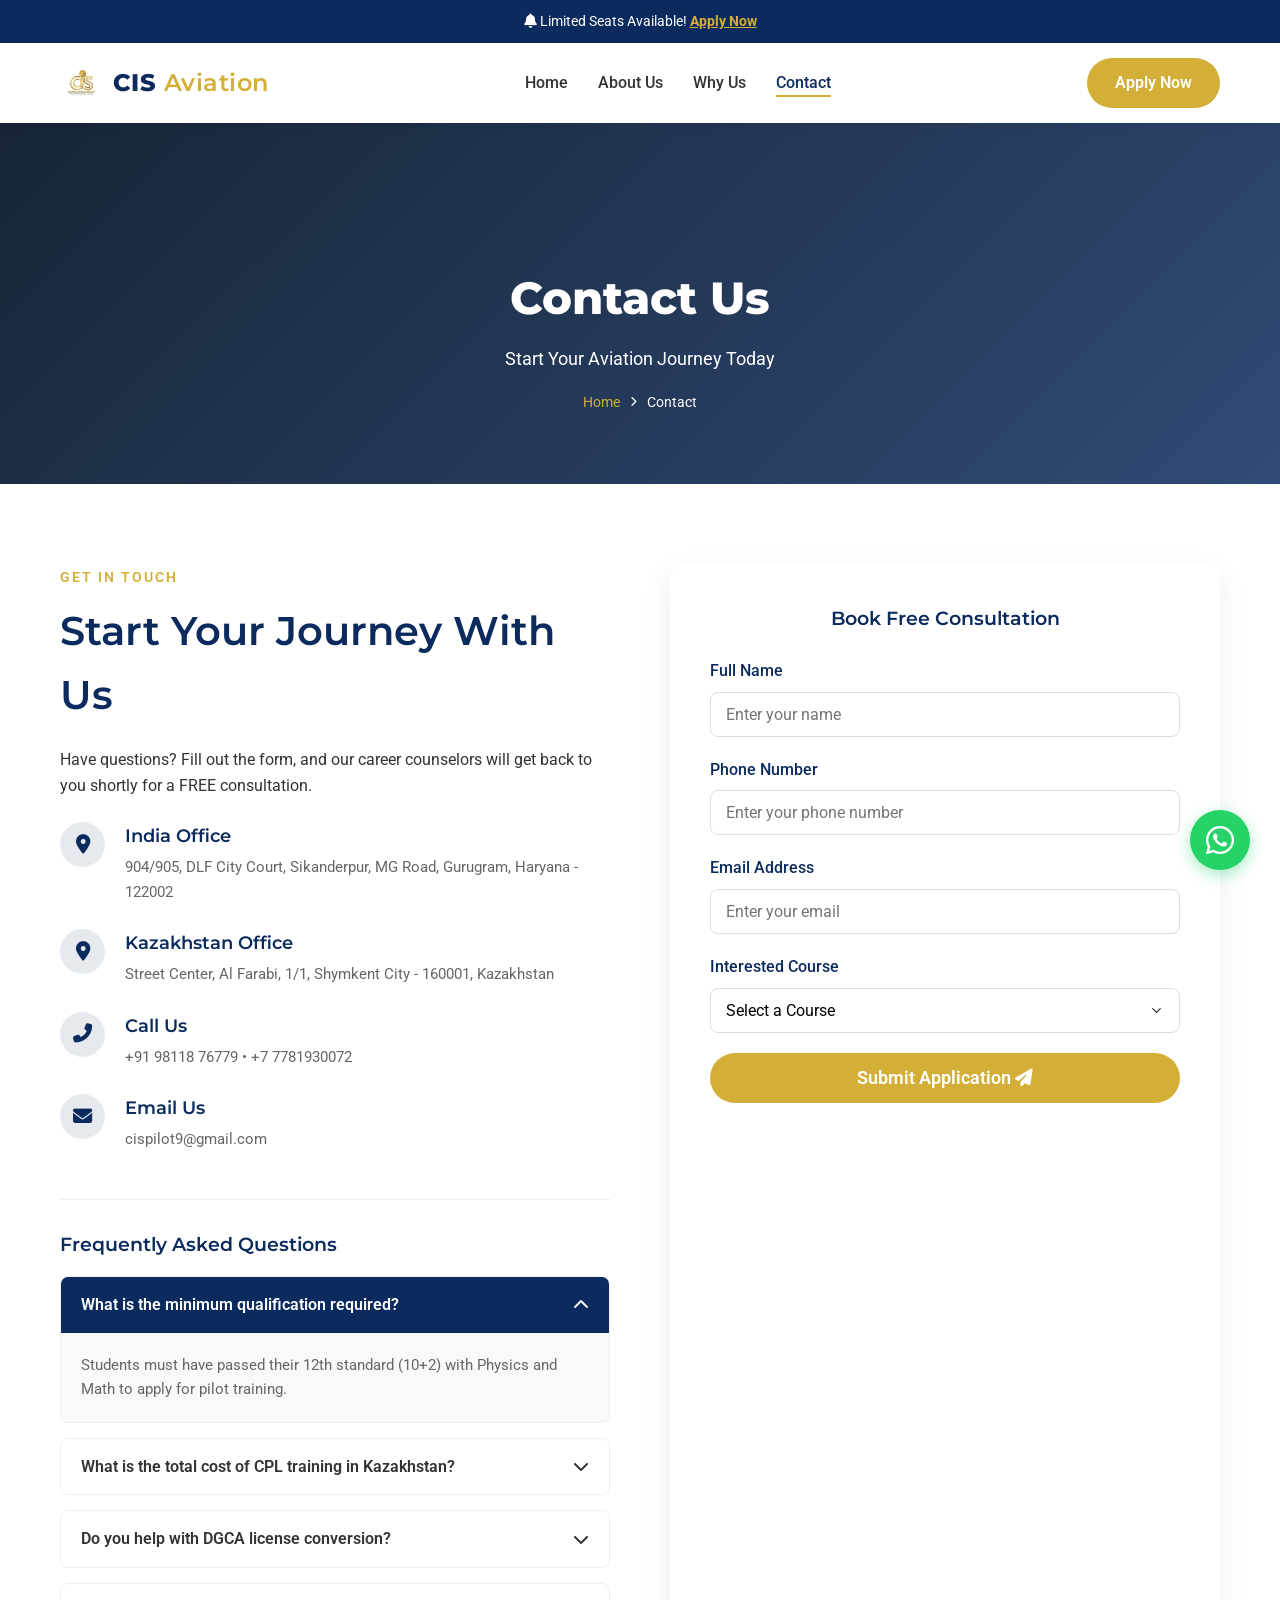
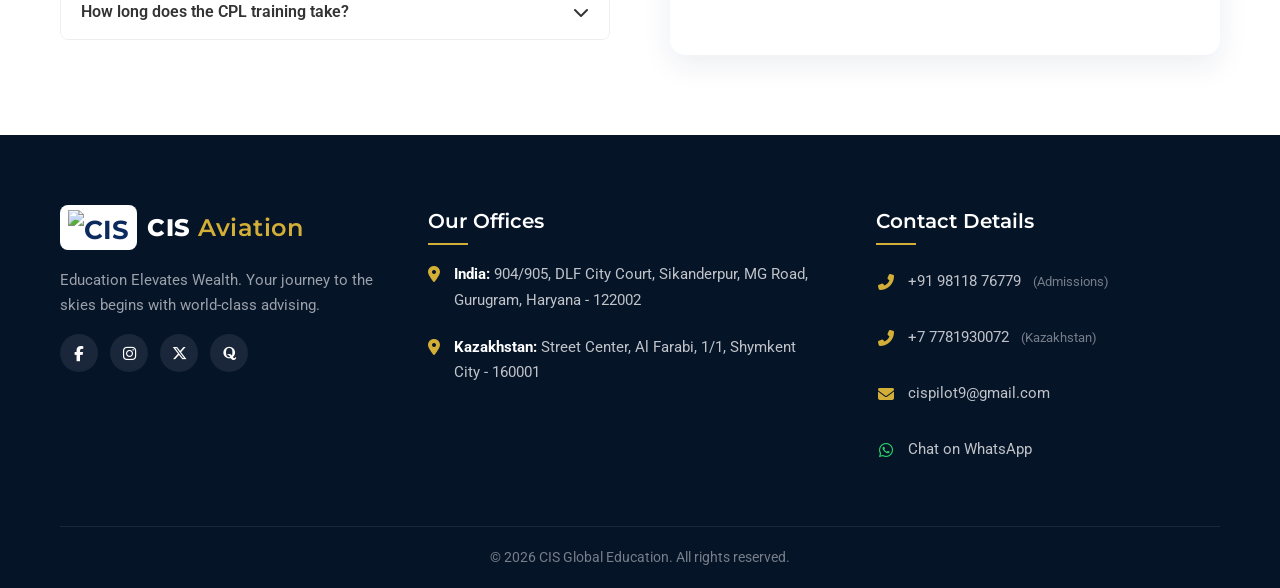
==== commit 702a1c07: "Add files via upload" ====
--- a/contact.html
+++ b/contact.html
@@ -91,7 +91,7 @@
                 </div>
 
                 <div class="contact-form-wrapper" data-aos="fade-left" data-aos-duration="500">
-                    <form class="contact-form" id="leadForm" action="https://formspree.io/f/cispilot9@gmail.com" method="POST">
+                    <form class="contact-form" id="leadForm" action="https://formspree.io/f/mdapdpep" method="POST">
                         <h3 class="text-center mb-4">Book Free Consultation</h3>
                         <div class="form-group">
                             <label for="name">Full Name</label>
